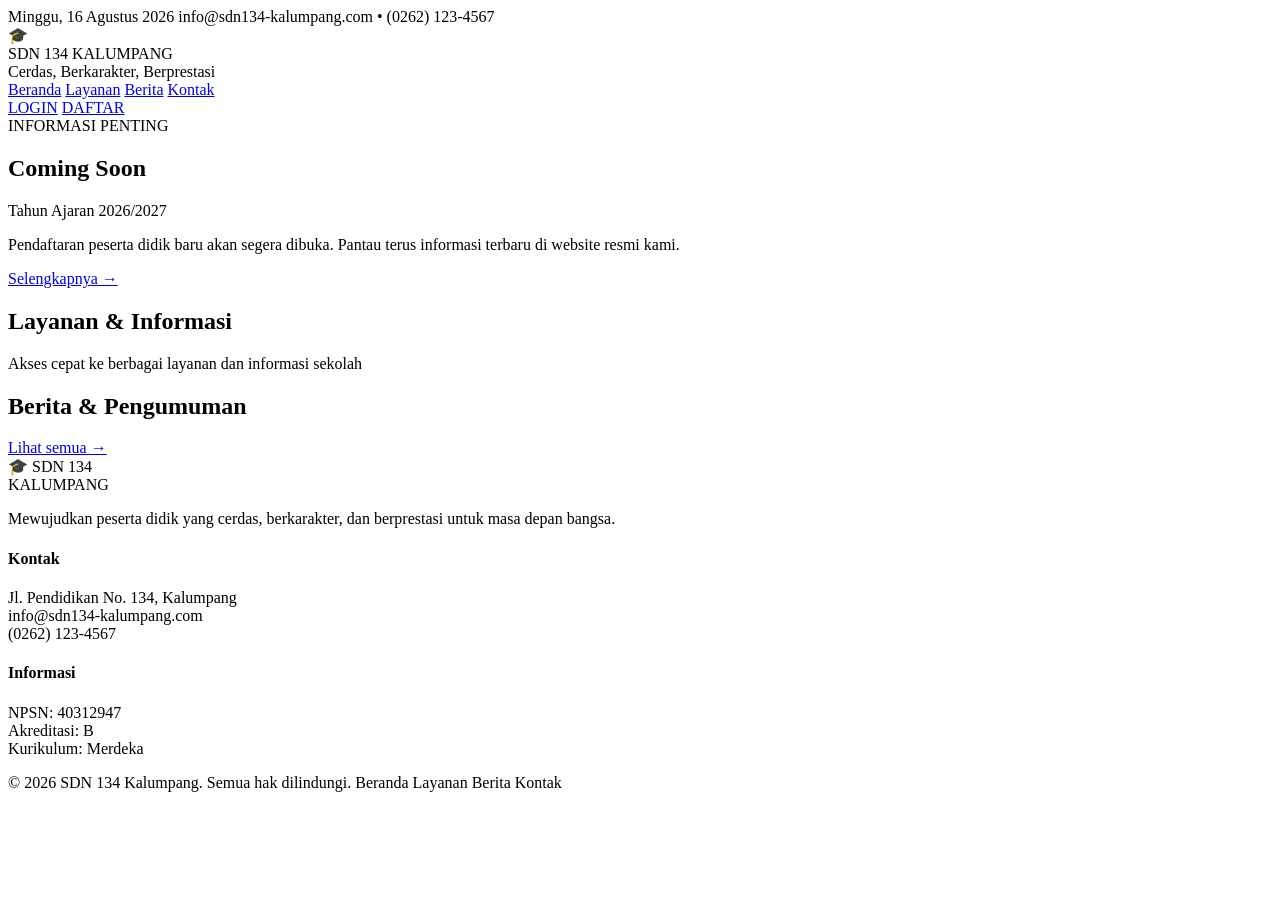
==== home/index.html @ 798d8e91 "Create index.html" ====
<!DOCTYPE html>
<html lang="id">
<head>
  <meta charset="UTF-8" />
  <meta name="viewport" content="width=device-width, initial-scale=1.0" />
  <title>SDN 134 KALUMPANG - Cerdas, Berkarakter, Berprestasi</title>
  <link rel="stylesheet" href="css/style.css" />
</head>
<body>
  <!-- Top Bar -->
  <div class="topbar">
    <div class="container">
      <span id="currentDate">Minggu, 16 Agustus 2026</span>
      <span>info@sdn134-kalumpang.com • (0262) 123-4567</span>
    </div>
  </div>

  <!-- Header -->
  <header class="header">
    <div class="container header-inner">
      <div class="brand">
        <div class="logo">🎓</div>
        <div>
          <div class="brand-title">SDN 134 KALUMPANG</div>
          <div class="brand-sub">Cerdas, Berkarakter, Berprestasi</div>
        </div>
      </div>
      <nav class="nav">
        <a class="active" href="#beranda">Beranda</a>
        <a href="#layanan">Layanan</a>
        <a href="#berita">Berita</a>
        <a href="#kontak">Kontak</a>
      </nav>
    </div>
  </header>

  <!-- Auth Bar -->
  <div class="authbar">
    <a href="../index.html" class="auth-login">LOGIN</a>
    <a href="../index.html" class="auth-daftar">DAFTAR</a>
  </div>

  <!-- Hero -->
  <section class="hero" id="beranda">
    <span class="pill">INFORMASI PENTING</span>
    <h1>Coming Soon</h1>
    <p class="hero-title">Tahun Ajaran 2026/2027</p>
    <p class="hero-desc">Pendaftaran peserta didik baru akan segera dibuka. Pantau terus informasi terbaru di website resmi kami.</p>
    <a href="#ppdb" class="btn-yellow">Selengkapnya →</a>
  </section>

  <!-- Statistik -->
  <section class="statistik">
    <div class="container">
      <div id="statistik-grid" class="stat-grid"></div>
    </div>
  </section>

  <!-- Layanan -->
  <section id="layanan" class="layanan">
    <div class="container">
      <h2 class="section-title">Layanan & Informasi</h2>
      <p class="section-sub">Akses cepat ke berbagai layanan dan informasi sekolah</p>
      <div id="layanan-grid" class="layanan-grid"></div>
    </div>
  </section>

  <!-- Berita -->
  <section id="berita" class="berita">
    <div class="container">
      <div class="berita-head">
        <h2>Berita & Pengumuman</h2>
        <a href="#">Lihat semua →</a>
      </div>
      <div id="berita-grid" class="berita-grid"></div>
    </div>
  </section>

  <!-- Footer -->
  <footer id="kontak" class="footer">
    <div class="container footer-grid">
      <div>
        <div class="footer-brand"><span>🎓</span> SDN 134<br/>KALUMPANG</div>
        <p>Mewujudkan peserta didik yang cerdas, berkarakter, dan berprestasi untuk masa depan bangsa.</p>
      </div>
      <div>
        <h4>Kontak</h4>
        <p>Jl. Pendidikan No. 134, Kalumpang<br/>info@sdn134-kalumpang.com<br/>(0262) 123-4567</p>
      </div>
      <div>
        <h4>Informasi</h4>
        <p>NPSN: 40312947<br/>Akreditasi: B<br/>Kurikulum: Merdeka</p>
      </div>
    </div>
    <div class="footer-bottom">
      <div class="container bottom-inner">
        <span>© 2026 SDN 134 Kalumpang. Semua hak dilindungi.</span>
        <span class="bottom-nav">Beranda Layanan Berita Kontak</span>
      </div>
    </div>
  </footer>

  <script src="js/main.js"></script>
</body>
</html>
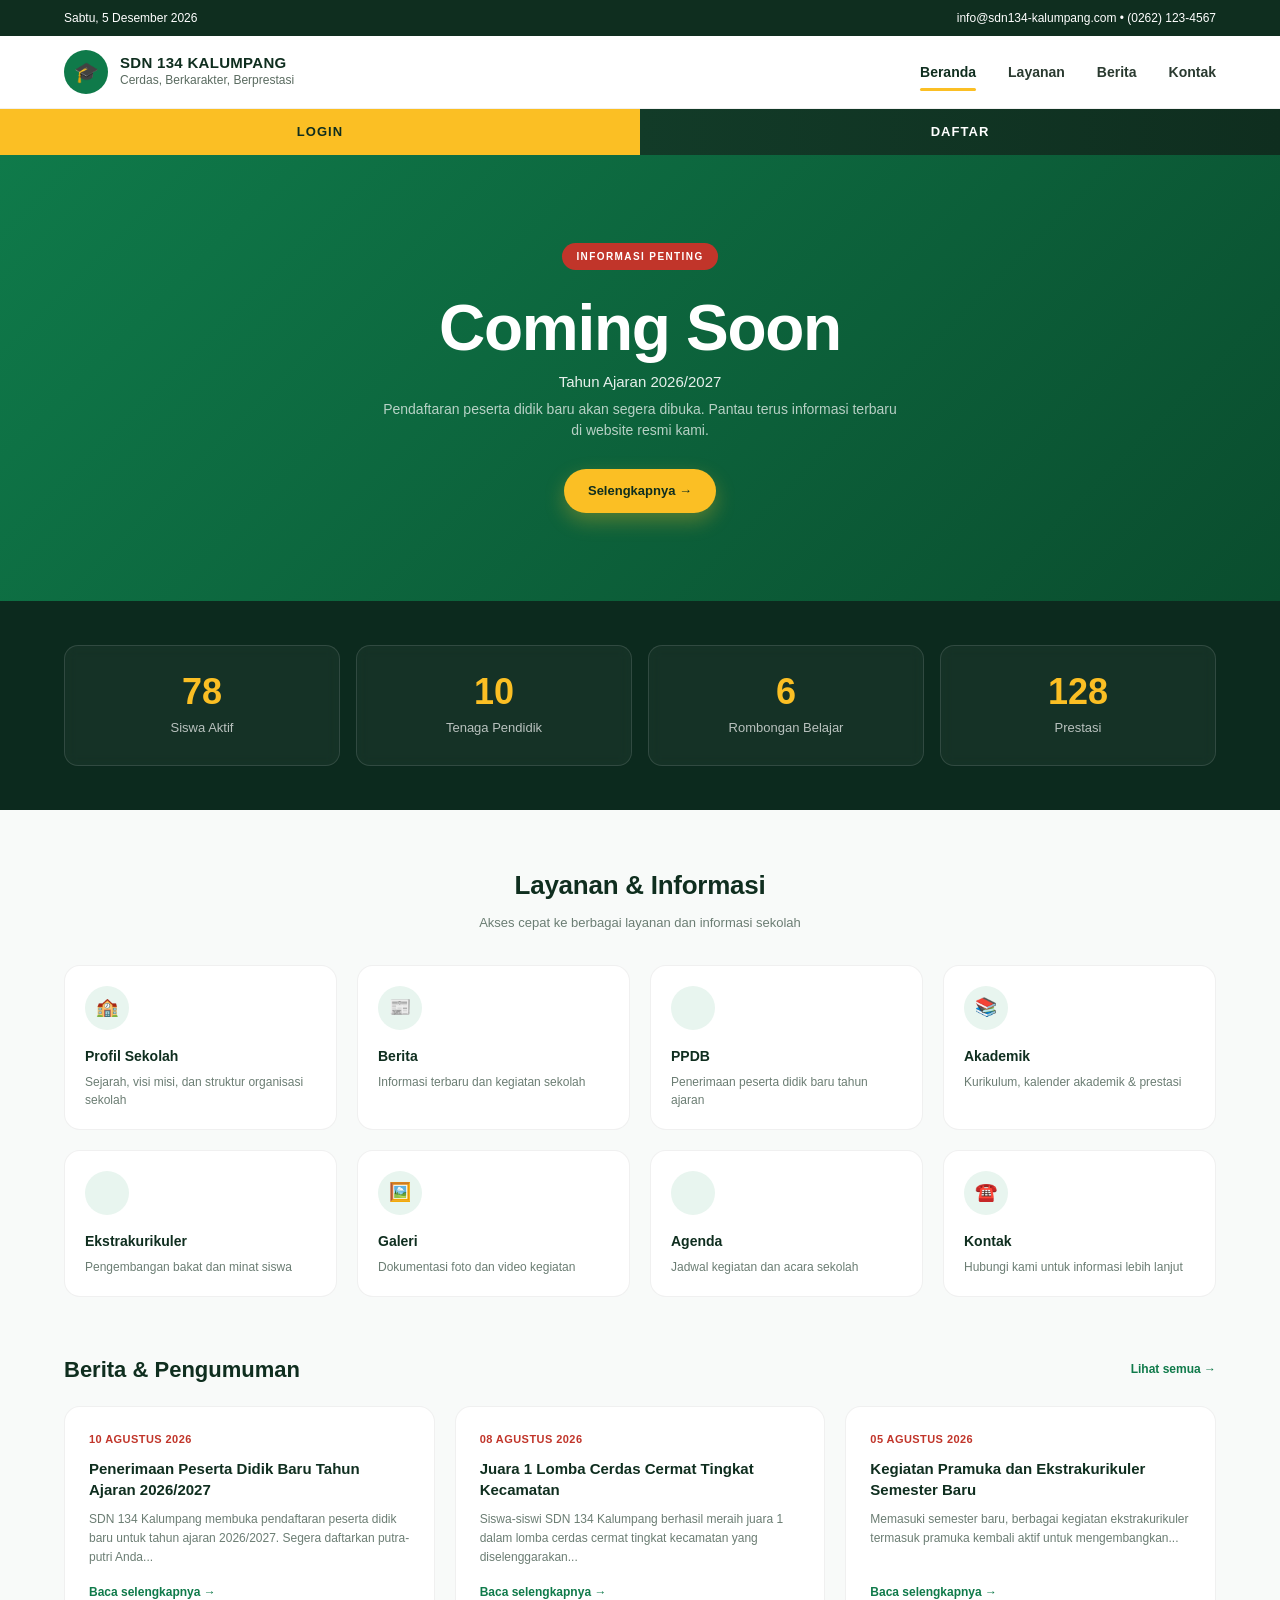
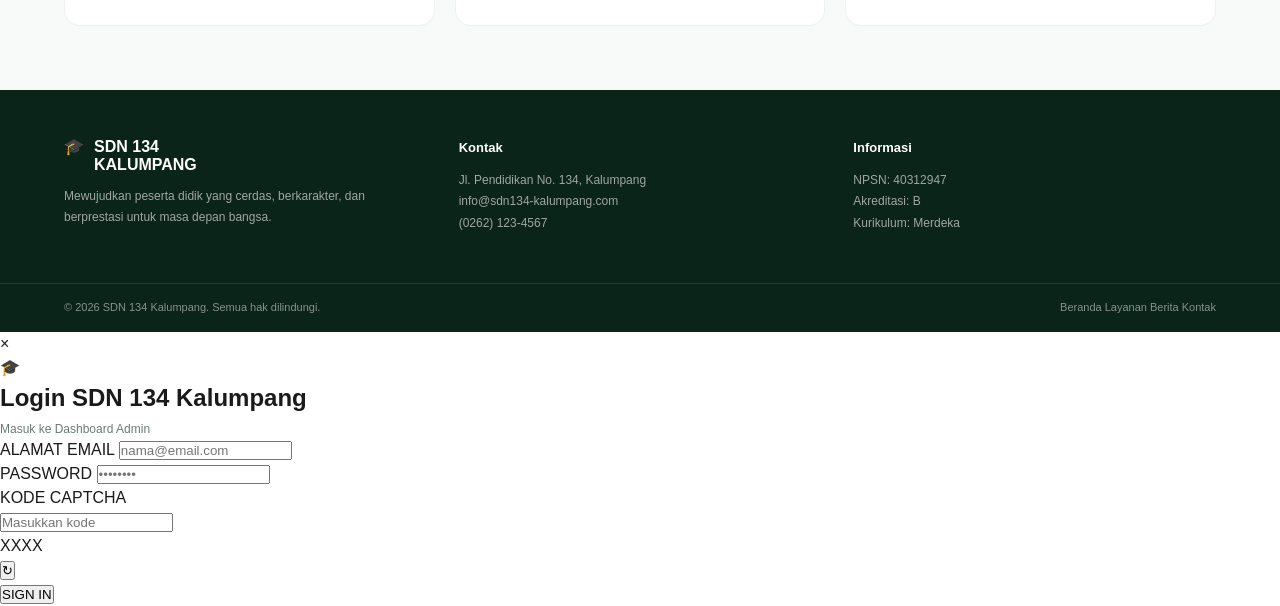
==== commit 9344056c: "Update index.html" ====
--- a/home/index.html
+++ b/home/index.html
@@ -10,7 +10,7 @@
   <!-- Top Bar -->
   <div class="topbar">
     <div class="container">
-      <span id="currentDate">Minggu, 16 Agustus 2026</span>
+      <span id="currentDate">Memuat tanggal...</span>
       <span>info@sdn134-kalumpang.com • (0262) 123-4567</span>
     </div>
   </div>
@@ -36,8 +36,8 @@
 
   <!-- Auth Bar -->
   <div class="authbar">
-    <a href="../index.html" class="auth-login">LOGIN</a>
-    <a href="../index.html" class="auth-daftar">DAFTAR</a>
+    <a href="javascript:void(0)" onclick="openLoginModal()" class="auth-login">LOGIN</a>
+    <a href="javascript:void(0)" onclick="alert('Silakan hubungi admin untuk pendaftaran akun.')" class="auth-daftar">DAFTAR</a>
   </div>
 
   <!-- Hero -->
@@ -46,7 +46,7 @@
     <h1>Coming Soon</h1>
     <p class="hero-title">Tahun Ajaran 2026/2027</p>
     <p class="hero-desc">Pendaftaran peserta didik baru akan segera dibuka. Pantau terus informasi terbaru di website resmi kami.</p>
-    <a href="#ppdb" class="btn-yellow">Selengkapnya →</a>
+    <a href="#layanan" class="btn-yellow">Selengkapnya →</a>
   </section>
 
   <!-- Statistik -->
@@ -97,8 +97,40 @@
         <span>© 2026 SDN 134 Kalumpang. Semua hak dilindungi.</span>
         <span class="bottom-nav">Beranda Layanan Berita Kontak</span>
       </div>
+    </div.>
+  </footer>
+
+  <!-- === MODAL LOGIN === -->
+  <div id="loginModal" class="modal">
+    <div class="modal-content">
+      <span class="close-modal" onclick="closeLoginModal()">&times;</span>
+      <div class="modal-header">
+        <div class="logo-modal">🎓</div>
+        <h2>Login SDN 134 Kalumpang</h2>
+        <p style="font-size:12px; color:#6b7d73; margin-top:4px;">Masuk ke Dashboard Admin</p>
+      </div>
+      <form id="loginForm" class="login-form">
+        <div class="form-group">
+          <label>ALAMAT EMAIL</label>
+          <input type="email" id="email" placeholder="nama@email.com" required>
+        </div>
+        <div class="form-group">
+          <label>PASSWORD</label>
+          <input type="password" id="password" placeholder="••••••••" required>
+        </div>
+        <div class="form-group">
+          <label>KODE CAPTCHA</label>
+          <div class="captcha-container">
+            <input type="text" id="captchaInput" placeholder="Masukkan kode" required autocomplete="off">
+            <div id="captchaCode" class="captcha-code">XXXX</div>
+            <button type="button" onclick="generateCaptcha()" class="refresh-captcha" title="Ganti Kode">↻</button>
+          </div>
+        </div>
+        <div id="errorMsg" class="error-msg"></div>
+        <button type="submit" class="btn-login">SIGN IN</button>
+      </form>
     </div>
-  </footer>
+  </div>
 
   <script src="js/main.js"></script>
 </body>
--- a/home/css/style.css
+++ b/home/css/style.css
@@ -0,0 +1,105 @@
+/* css/style.css - SDN 134 Kalumpang */
+* { margin:0; padding:0; box-sizing:border-box; }
+:root {
+  --green-900: #0f2e1f;
+  --green-800: #0c2a1e;
+  --green-700: #0a4d2e;
+  --green-600: #0f7a4a;
+  --yellow: #fbbf24;
+  --red: #c1352a;
+  --bg-light: #f8faf9;
+  --text: #1a1a1a;
+  --muted: #6b7d73;
+}
+body {
+  font-family: -apple-system, BlinkMacSystemFont, "Segoe UI", Roboto, Helvetica, Arial, sans-serif;
+  color: var(--text);
+  background: #fff;
+  line-height: 1.5;
+  -webkit-font-smoothing: antialiased;
+}
+.container { max-width: 1200px; margin: 0 auto; padding: 0 24px; }
+a { text-decoration:none; color:inherit; }
+
+/* Topbar */
+.topbar { background: var(--green-900); color:#fff; font-size:12px; }
+.topbar .container { height:36px; display:flex; align-items:center; justify-content:space-between; }
+
+/* Header */
+.header { background:#fff; border-bottom:1px solid rgba(0,0,0,.06); position:sticky; top:0; z-index:20; }
+.header-inner { height:72px; display:flex; align-items:center; justify-content:space-between; }
+.brand { display:flex; align-items:center; gap:12px; }
+.logo { width:44px; height:44px; border-radius:50%; background:var(--green-600); display:grid; place-items:center; color:#fff; font-size:20px; }
+.brand-title { font-weight:800; font-size:15px; color:var(--green-900); letter-spacing:.02em; line-height:1.1; }
+.brand-sub { font-size:12px; color:#5a6b60; font-weight:500; }
+.nav { display:flex; gap:32px; font-size:14px; font-weight:600; color:#2a3a30; }
+.nav a.active { color:var(--green-900); position:relative; }
+.nav a.active::after { content:""; position:absolute; left:0; bottom:-8px; width:100%; height:3px; background:var(--yellow); border-radius:999px; }
+
+/* Auth bar */
+.authbar { display:flex; height:46px; font-size:13px; font-weight:800; letter-spacing:.08em; }
+.auth-login { flex:1; background:var(--yellow); color:var(--green-900); display:grid; place-items:center; transition: background 0.2s; }
+.auth-login:hover { background: #f59e0b; }
+.auth-daftar { flex:1; background: linear-gradient(90deg, #123b28, #0f2e1f); color:#fff; display:grid; place-items:center; transition: opacity 0.2s; }
+.auth-daftar:hover { opacity: 0.9; }
+
+/* Hero */
+.hero {
+  background: linear-gradient(135deg, #0f7a4a 0%, #0a4d2e 100%);
+  text-align:center; padding:88px 24px; color:#fff; position:relative;
+}
+.pill { display:inline-block; background:#c1352a; color:#fff; font-size:10px; font-weight:800; letter-spacing:.14em; padding:6px 14px; border-radius:999px; margin-bottom:28px; }
+.hero h1 { font-size:64px; font-weight:800; letter-spacing:-.02em; line-height:.95; margin-bottom:12px; }
+.hero-title { font-size:15px; opacity:.9; font-weight:500; }
+.hero-desc { font-size:14px; opacity:.7; max-width:520px; margin:6px auto 0; }
+.btn-yellow { display:inline-flex; margin-top:28px; background:var(--yellow); color:var(--green-900); font-size:13px; font-weight:800; padding:12px 24px; border-radius:999px; box-shadow:0 8px 20px rgba(251,191,36,.3); transition: transform 0.2s; }
+.btn-yellow:hover { transform: translateY(-2px); }
+
+/* Statistik */
+.statistik { background: var(--green-800); padding:44px 0; }
+.stat-grid { display:grid; grid-template-columns: repeat(4,1fr); gap:16px; }
+.stat-card { border:1px solid rgba(255,255,255,.12); background: rgba(255,255,255,.04); border-radius:14px; padding:28px 20px; text-align:center; backdrop-filter: blur(6px); }
+.stat-num { color:var(--yellow); font-size:36px; font-weight:800; line-height:1; }
+.stat-label { color:rgba(255,255,255,.7); font-size:13px; margin-top:8px; }
+
+/* Layanan */
+.layanan { background: var(--bg-light); padding:56px 0 24px; }
+.section-title { text-align:center; font-size:26px; font-weight:800; color:var(--green-900); letter-spacing:-.01em; }
+.section-sub { text-align:center; font-size:13px; color:var(--muted); margin-top:8px; margin-bottom:32px; }
+.layanan-grid { display:grid; grid-template-columns: repeat(4,1fr); gap:20px; }
+.card { background:#fff; border:1px solid rgba(0,0,0,.06); border-radius:16px; padding:20px; transition: .2s; }
+.card:hover { transform: translateY(-2px); box-shadow:0 8px 24px rgba(15,46,31,.08); }
+.icon { width:44px; height:44px; border-radius:50%; background:#e8f5ef; display:grid; place-items:center; font-size:18px; margin-bottom:16px; }
+.card-title { font-weight:700; font-size:14px; color:var(--green-900); }
+.card-desc { font-size:12px; color:var(--muted); margin-top:6px; line-height:1.5; }
+
+/* Berita */
+.berita { background: var(--bg-light); padding:32px 0 64px; }
+.berita-head { display:flex; justify-content:space-between; align-items:center; margin-bottom:20px; }
+.berita-head h2 { font-size:22px; font-weight:800; color:var(--green-900); }
+.berita-head a { font-size:12px; font-weight:700; color:var(--green-600); }
+.berita-grid { display:grid; grid-template-columns: repeat(3,1fr); gap:20px; }
+.berita-card { background:#fff; border:1px solid rgba(0,0,0,.06); border-radius:16px; padding:24px; display:flex; flex-direction:column; }
+.berita-date { font-size:11px; font-weight:800; color:var(--red); text-transform:uppercase; letter-spacing:.04em; margin-bottom:12px; }
+.berita-title { font-size:15px; font-weight:700; color:var(--green-900); line-height:1.35; }
+.berita-desc { font-size:12px; color:var(--muted); margin-top:10px; line-height:1.6; flex:1; }
+.berita-link { margin-top:16px; font-size:12px; font-weight:700; color:var(--green-600); }
+
+/* Footer */
+.footer { background:#0a241a; color:rgba(255,255,255,.6); }
+.footer-grid { display:grid; grid-template-columns: repeat(3,1fr); gap:32px; padding:48px 24px; }
+.footer-brand { font-weight:800; color:#fff; display:flex; gap:10px; line-height:1.1; margin-bottom:12px; }
+.footer h4 { color:#fff; font-size:13px; margin-bottom:12px; }
+.footer p { font-size:12px; line-height:1.8; }
+.footer-bottom { border-top:1px solid rgba(255,255,255,.1); }
+.bottom-inner { height:48px; display:flex; justify-content:space-between; align-items:center; font-size:11px; color:rgba(255,255,255,.5); }
+.bottom-nav { display:flex; gap:16px; }
+
+/* Responsive */
+@media (max-width: 900px) {
+  .stat-grid, .layanan-grid { grid-template-columns: repeat(2,1fr); }
+  .berita-grid { grid-template-columns: 1fr; }
+  .footer-grid { grid-template-columns: 1fr; }
+  .nav { display:none; }
+  .hero h1 { font-size:44px; }
+}
